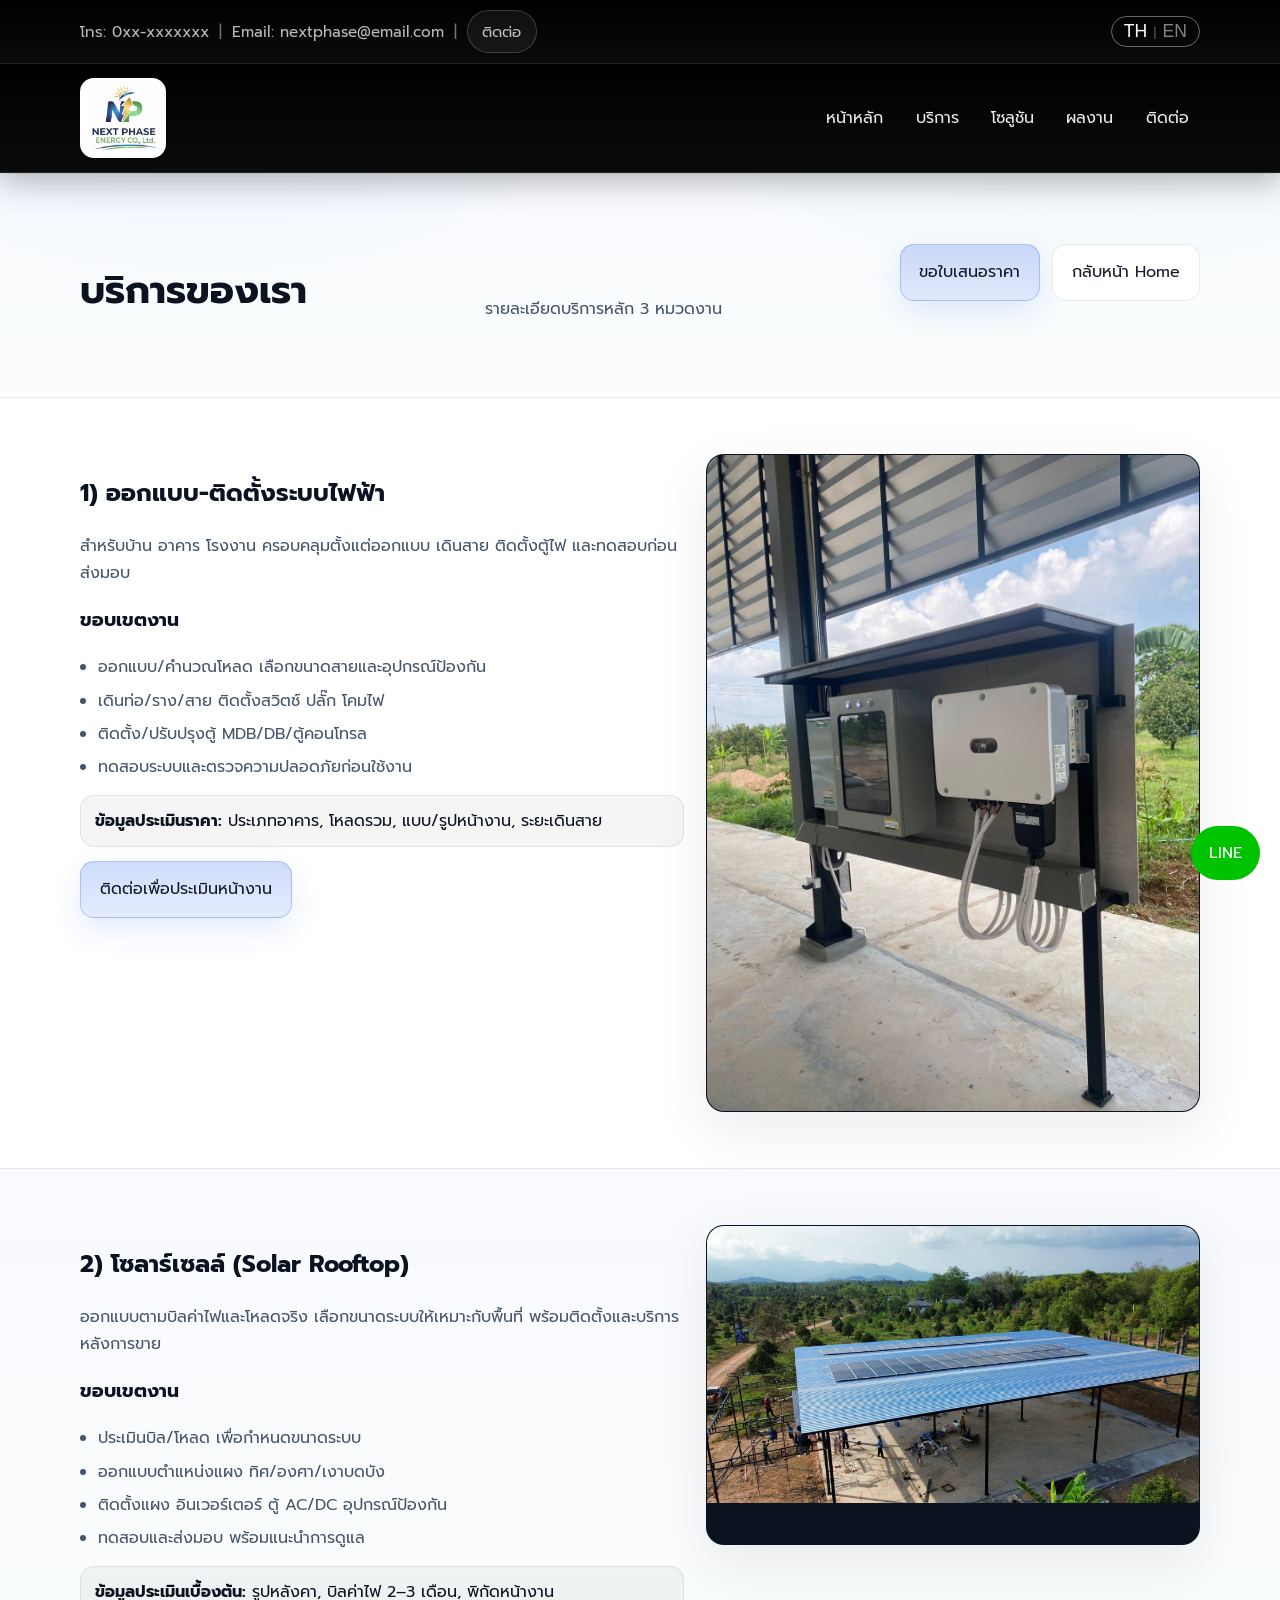
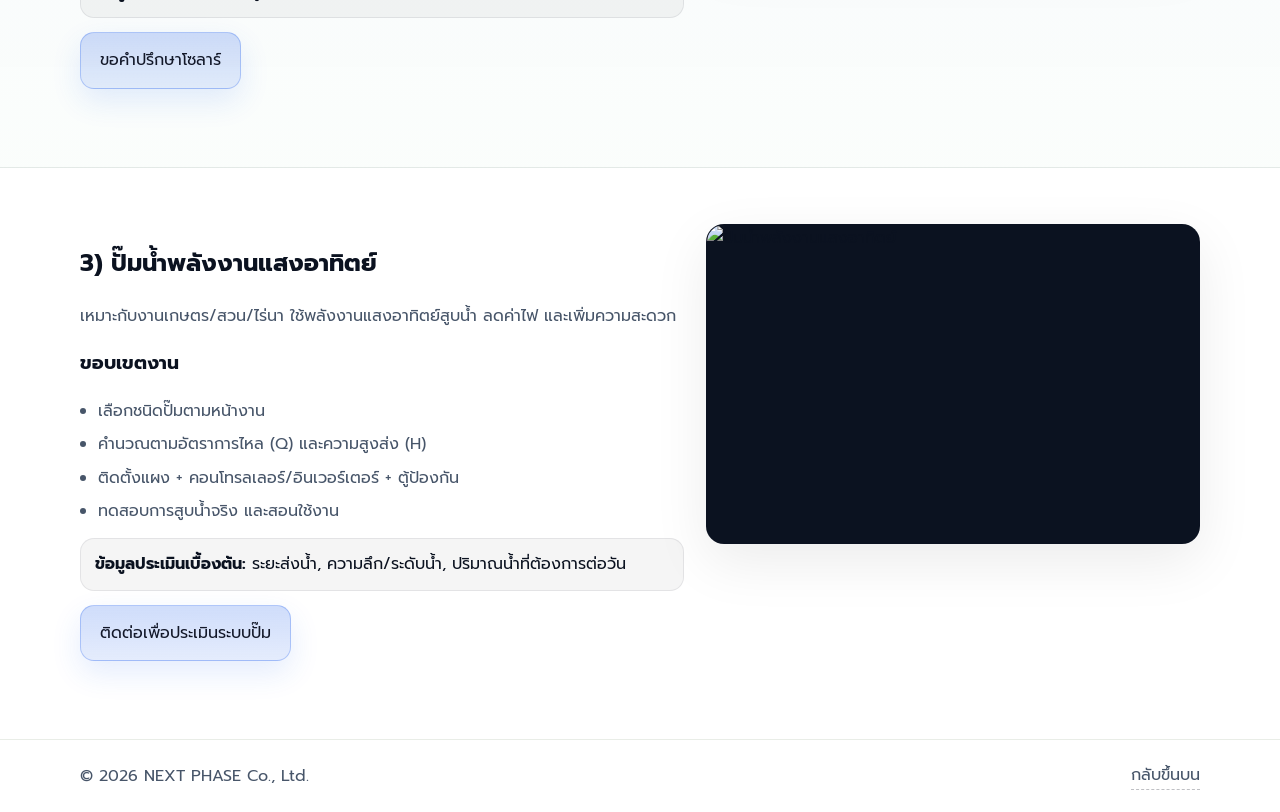
==== services.html @ 3d0b91d7 "Add files via upload" ====
<!doctype html>
<html lang="th">
<head>
  <meta charset="utf-8" />
  <meta name="viewport" content="width=device-width, initial-scale=1" />
  <title>บริการ | NEXT PHASE Co., Ltd.</title>
  <meta name="description" content="บริการออกแบบ-ติดตั้งระบบไฟฟ้า, โซลาร์เซลล์ (Solar Rooftop), ปั๊มน้ำพลังงานแสงอาทิตย์ โดย NEXT PHASE Co., Ltd." />
  <meta name="robots" content="index,follow" />
  <meta name="theme-color" content="#000000" />

  <link rel="canonical" href="https://your-domain.com/services.html" />

  <!-- Open Graph -->
  <meta property="og:title" content="บริการ | NEXT PHASE Co., Ltd." />
  <meta property="og:description" content="บริการออกแบบ-ติดตั้งระบบไฟฟ้า, โซลาร์เซลล์ และปั๊มน้ำพลังงานแสงอาทิตย์" />
  <meta property="og:type" content="website" />
  <meta property="og:url" content="https://your-domain.com/services.html" />
  <meta property="og:site_name" content="NEXT PHASE Co., Ltd." />
  <meta property="og:locale" content="th_TH" />
  <meta property="og:image" content="https://your-domain.com/img/og-services.jpg" />
  <meta property="og:image:width" content="1200" />
  <meta property="og:image:height" content="630" />

  <meta name="twitter:card" content="summary_large_image" />

  <!-- Fonts -->
  <link rel="preconnect" href="https://fonts.googleapis.com">
  <link rel="preconnect" href="https://fonts.gstatic.com" crossorigin>
  <link href="https://fonts.googleapis.com/css2?family=Prompt:wght@300;400;500;600;700&display=swap" rel="stylesheet">

  <link rel="stylesheet" href="css/style.css" />

  <!-- Structured data -->
  <script type="application/ld+json">
  {
    "@context":"https://schema.org",
    "@type":"Organization",
    "name":"NEXT PHASE Co., Ltd.",
    "email":"nextphase.npe@gmail.com",
    "url":"https://your-domain.com/",
    "logo":"https://your-domain.com/img/logo-next-phase.jpg",
    "telephone":"+66XXXXXXXXX"
  }
  </script>
</head>

<body>

  <!-- ===== TOPBAR ===== -->
  <div class="topbar">
    <div class="container topbar__inner">
      <div class="topbar__left">
        <a href="tel:+66XXXXXXXXX" data-i18n="topbar_phone">โทร: 0xx-xxxxxxx</a>
        <span class="sep">|</span>
        <a href="mailto:nextphase.npe@gmail.com" data-i18n="topbar_email">อีเมล: nextphase.npe@gmail.com</a>
        <span class="sep">|</span>
        <a class="pill" href="index.html#contact" data-i18n="nav_contact">ติดต่อ</a>
      </div>

      <div class="topbar__right">
        <button id="lang-toggle" aria-label="Switch Language" type="button">
          <span class="lang-flag active">TH</span>
          <span class="lang-sep">|</span>
          <span class="lang-flag">EN</span>
        </button>
      </div>
    </div>
  </div>

  <!-- ===== HEADER ===== -->
  <header class="header" id="top">
    <div class="container header__inner">
      <a class="brand" href="index.html" aria-label="NEXT PHASE Co., Ltd. (กลับหน้าแรก)">
        <img class="brand__logo" src="img/logo-next-phase.jpg" alt="NEXT PHASE Co., Ltd. โลโก้บริษัท">
      </a>

      <button class="burger" id="burger" aria-label="เปิดเมนู" aria-controls="nav" aria-expanded="false">
        <span></span><span></span><span></span>
      </button>

      <nav class="nav" id="nav" aria-label="เมนูหลัก">
        <a href="index.html#home" data-i18n="nav_home">Home</a>
        <a href="services.html" aria-current="page" data-i18n="nav_services">บริการ</a>
        <a href="index.html#solutions" data-i18n="nav_solutions">โซลูชัน</a>
        <a href="index.html#projects" data-i18n="nav_projects">ผลงาน</a>
        <a href="index.html#contact" data-i18n="nav_contact">ติดต่อ</a>
      </nav>
    </div>
  </header>

  <!-- ===== HERO ===== -->
  <section class="section section--alt">
    <div class="container">
      <div class="section__head">
        <h1 class="page-title" data-i18n="svc_hero_title">บริการของเรา</h1>
        <p data-i18n="svc_hero_sub2">รายละเอียดบริการหลัก 3 หมวดงาน</p>

        <div class="hero__actions" style="margin-top:14px;">
          <a class="btn" href="index.html#contact" data-i18n="svc_cta_quote">ขอใบเสนอราคา</a>
          <a class="btn btn--ghost" href="index.html" data-i18n="svc_cta_backhome">กลับหน้า Home</a>
        </div>
      </div>
    </div>
  </section>

  <!-- 1) Electrical -->
  <section class="section" id="electrical">
    <div class="container">
      <div class="split">
        <div>
          <h2 data-i18n="svc_elec_title">1) ออกแบบ-ติดตั้งระบบไฟฟ้า</h2>
          <p class="muted" data-i18n="svc_elec_desc">
            สำหรับบ้าน อาคาร โรงงาน ครอบคลุมตั้งแต่ออกแบบ เดินสาย ติดตั้งตู้ไฟ และทดสอบก่อนส่งมอบ
          </p>

          <h3 data-i18n="svc_scope">ขอบเขตงาน</h3>
          <ul class="bullets">
            <li data-i18n="svc_elec_li1">ออกแบบ/คำนวณโหลด เลือกขนาดสายและอุปกรณ์ป้องกัน</li>
            <li data-i18n="svc_elec_li2">เดินท่อ/ราง/สาย ติดตั้งสวิตช์ ปลั๊ก โคมไฟ</li>
            <li data-i18n="svc_elec_li3">ติดตั้ง/ปรับปรุงตู้ MDB/DB/ตู้คอนโทรล</li>
            <li data-i18n="svc_elec_li4">ทดสอบระบบและตรวจความปลอดภัยก่อนใช้งาน</li>
          </ul>

          <div class="note">
            <strong data-i18n="svc_priceinfo_label">ข้อมูลประเมินราคา:</strong>
            <span data-i18n="svc_elec_note">ประเภทอาคาร, โหลดรวม, แบบ/รูปหน้างาน, ระยะเดินสาย</span>
          </div>

          <div class="hero__actions" style="margin-top:14px;">
            <a class="btn" href="index.html#contact" data-i18n="svc_elec_btn">ติดต่อเพื่อประเมินหน้างาน</a>
          </div>
        </div>

        <div class="media-box">
          <img 
            src="imgforsevices/electrical.jpg" 
            alt="ติดตั้งระบบไฟฟ้า"
            class="media-box__img"
            loading="lazy"
          />
        </div>
          </div>
        </div>
      </div>
    </div>
  </section>

  <!-- 2) Solar Rooftop -->
  <section class="section section--alt" id="solar-rooftop">
    <div class="container">
      <div class="split">
        <div>
          <h2 data-i18n="svc_solar_title">2) โซลาร์เซลล์ (Solar Rooftop)</h2>
          <p class="muted" data-i18n="svc_solar_desc">
            ออกแบบตามบิลค่าไฟและโหลดจริง เลือกขนาดระบบให้เหมาะกับพื้นที่ พร้อมติดตั้งและบริการหลังการขาย
          </p>

          <h3 data-i18n="svc_scope">ขอบเขตงาน</h3>
          <ul class="bullets">
            <li data-i18n="svc_solar_li1">ประเมินบิล/โหลด เพื่อกำหนดขนาดระบบ</li>
            <li data-i18n="svc_solar_li2">ออกแบบตำแหน่งแผง ทิศ/องศา/เงาบดบัง</li>
            <li data-i18n="svc_solar_li3">ติดตั้งแผง อินเวอร์เตอร์ ตู้ AC/DC อุปกรณ์ป้องกัน</li>
            <li data-i18n="svc_solar_li4">ทดสอบและส่งมอบ พร้อมแนะนำการดูแล</li>
          </ul>

          <div class="note">
            <strong data-i18n="svc_preinfo_label">ข้อมูลประเมินเบื้องต้น:</strong>
            <span data-i18n="svc_solar_note">รูปหลังคา, บิลค่าไฟ 2–3 เดือน, พิกัดหน้างาน</span>
          </div>

          <div class="hero__actions" style="margin-top:14px;">
            <a class="btn" href="index.html#contact" data-i18n="svc_solar_btn">ขอคำปรึกษาโซลาร์</a>
          </div>
        </div>

        <div class="media-box">
          <img 
            src="imgforsevices/295518.jpg" 
            alt="โซลาร์เซลล์ Solar Rooftop"
            class="media-box__img"
            loading="lazy"
          />
        </div>
        </div>
      </div>
    </div>
  </section>

  <!-- 3) Solar Pump -->
  <section class="section" id="solar-pump">
    <div class="container">
      <div class="split">
        <div>
          <h2 data-i18n="svc_pump_title">3) ปั๊มน้ำพลังงานแสงอาทิตย์</h2>
          <p class="muted" data-i18n="svc_pump_desc">
            เหมาะกับงานเกษตร/สวน/ไร่นา ใช้พลังงานแสงอาทิตย์สูบน้ำ ลดค่าไฟ และเพิ่มความสะดวก
          </p>

          <h3 data-i18n="svc_scope">ขอบเขตงาน</h3>
          <ul class="bullets">
            <li data-i18n="svc_pump_li1">เลือกชนิดปั๊มตามหน้างาน</li>
            <li data-i18n="svc_pump_li2">คำนวณตามอัตราการไหล (Q) และความสูงส่ง (H)</li>
            <li data-i18n="svc_pump_li3">ติดตั้งแผง + คอนโทรลเลอร์/อินเวอร์เตอร์ + ตู้ป้องกัน</li>
            <li data-i18n="svc_pump_li4">ทดสอบการสูบน้ำจริง และสอนใช้งาน</li>
          </ul>

          <div class="note">
            <strong data-i18n="svc_preinfo_label">ข้อมูลประเมินเบื้องต้น:</strong>
            <span data-i18n="svc_pump_note">ระยะส่งน้ำ, ความลึก/ระดับน้ำ, ปริมาณน้ำที่ต้องการต่อวัน</span>
          </div>

          <div class="hero__actions" style="margin-top:14px;">
            <a class="btn" href="index.html#contact" data-i18n="svc_pump_btn">ติดต่อเพื่อประเมินระบบปั๊ม</a>
          </div>
        </div>

        <div class="media-box">
          <img 
            src="imgforsevices/2.jpg" 
            alt="ปั๊มน้ำพลังงานแสงอาทิตย์"
            class="media-box__img"
            loading="lazy"
          />
          </div>
          </div>
        </div>
      </div>
    </div>
  </section>

  <!-- ===== FOOTER ===== -->
  <footer class="footer">
    <div class="container footer__inner">
      <div>© <span id="year"></span> NEXT PHASE Co., Ltd.</div>
      <a class="link" href="#top" data-i18n="footer_backtop">กลับขึ้นบน</a>
    </div>
  </footer>

  <a class="fab-line" href="https://line.me/R/ti/p/waiting" target="_blank" rel="noopener noreferrer" aria-label="ติดต่อทาง Line">
    LINE
  </a>

  <!-- Scripts -->
  <script src="js/translations.js"></script>
  <script src="js/lang.js"></script>
  <script src="js/main.js"></script>
</body>
</html>
---- css/style.css ----
:root{
  --bg:#ffffff;
  --surface:#ffffff;

  --text:#0b1220;
  --muted:#475569;

  --brand:#2563eb;   /* น้ำเงิน */
  --brand2:#16a34a;  /* เขียว */

  --border:rgba(39, 80, 27, 0.1);
  --ring:rgba(37,99,235,.35);

  --shadow:0 14px 34px rgba(2,6,23,.10);
  --shadow2:0 26px 80px rgba(2,6,23,.12);

  --radius:18px;

  /* ใช้ค่านี้คุมตำแหน่ง header ใต้ topbar */
  --topbar-h: 46px;
}

/* Base */
*{ box-sizing:border-box; }
html{ scroll-behavior:smooth; }

body{
  margin:0;
  font-family:"Prompt", system-ui, -apple-system, Segoe UI, Roboto, Arial, "Noto Sans Thai", sans-serif;
  color:var(--text);
  line-height:1.65;

  background:
    radial-gradient(900px 520px at 16% 0%, rgba(37,99,235,.08), transparent 55%),
    radial-gradient(900px 520px at 84% 0%, rgba(22,163,74,.07), transparent 55%),
    var(--bg);
}

a{ color:inherit; text-decoration:none; }
img{ max-width:100%; display:block; }
::selection{ background:rgba(37,99,235,.18); }

.container{
  width:min(1120px, 92vw);
  margin-inline:auto;
}

/* ============================================
   Topbar (ดำ) - sticky ตามเลื่อน
============================================ */
.topbar{
  position: sticky;
  top: 0;
  z-index: 1000;
  background:linear-gradient(180deg, #000, #0a0a0a);
  border-bottom:1px solid rgba(255,255,255,.14);
}

.topbar__inner{
  display:flex;
  align-items:center;
  justify-content:space-between;
  gap:12px;
  padding:10px 0;
  font-size:.95rem;
  min-height: var(--topbar-h); /* ให้ความสูงนิ่ง */
}

.topbar__left{
  display:flex;
  gap:10px;
  flex-wrap:wrap;
  align-items:center;
  color:rgba(255,255,255,.72);
}
.topbar__left a{ color:rgba(255,255,255,.72); }
.topbar__left a:hover{ color:#fff; }
.sep{ opacity:.6; }

/* ถ้ามีฝั่งขวา (เช่นปุ่มภาษา) */
.topbar__right{
  display:flex;
  align-items:center;
  gap:10px;
}

.pill{
  padding:.5rem .9rem;
  border:1px solid rgba(255,255,255,.18);
  border-radius:999px;
  background:rgba(255,255,255,.06);
  color:#fff;
  transition:filter .14s ease, border-color .14s ease, transform .14s ease;
}
.pill:hover{ border-color:rgba(255,255,255,.32); filter:brightness(1.03); transform:translateY(-1px); }
.pill:active{ transform:translateY(0); }

/* ============================================
   Header (ดำ) - sticky ใต้ topbar
============================================ */
.header{
  position:sticky;
  top: var(--topbar-h);
  z-index: 900;
  background:linear-gradient(180deg, #000, #0a0a0a);
  border-bottom:1px solid rgba(255,255,255,.14);
  box-shadow:0 10px 28px rgba(0,0,0,.26);
}
.header__inner{
  display:flex;
  align-items:center;
  justify-content:space-between;
  gap:16px;
  padding:14px 0;
  position:relative;
}

.brand{ display:flex; align-items:center; gap:10px; }
.brand__logo{
  width:86px;
  height:auto;
  background:#fff;
  padding:6px;
  border-radius:14px;
}

/* Nav */
.nav{
  display:flex;
  align-items:center;
  gap:10px;
}
.nav a{
  padding:.55rem .7rem;
  border-radius:12px;
  color:rgba(255,255,255,.92);
}
.nav a:hover{ background:rgba(255,255,255,.10); }

/* Burger */
.burger{
  display:none;
  width:44px; height:44px;
  border:1px solid rgba(255,255,255,.18);
  border-radius:14px;
  background:rgba(255,255,255,.06);
  align-items:center;
  justify-content:center;
  gap:5px;
  cursor:pointer;
}
.burger span{
  display:block;
  width:18px; height:2px;
  background:#fff;
  border-radius:2px;
}

/* Hero */
.hero{
  position:relative;
  padding:74px 0 54px;
}
.hero__bg{
  position:absolute; inset:0;
  background:
    radial-gradient(720px 280px at 20% 22%, rgba(37,99,235,.10), transparent 62%),
    radial-gradient(720px 280px at 80% 22%, rgba(22,163,74,.09), transparent 62%),
    linear-gradient(180deg, rgba(2,6,23,.02), transparent 38%);
  pointer-events:none;
}
.hero__inner{ position:relative; }

.hero__badge{
  display:inline-block;
  padding:.38rem .8rem;
  border:1px solid rgba(37,99,235,.20);
  border-radius:999px;
  color:rgba(2,6,23,.72);
  background:rgba(37,99,235,.06);
  margin-bottom:12px;
}

.hero h1{
  font-size:clamp(1.9rem, 3.2vw, 2.7rem);
  line-height:1.15;
  margin:0 0 10px;
  letter-spacing:-.01em;
}
.hero p{
  max-width:76ch;
  color:rgba(2,6,23,.72);
  margin:0 0 18px;
}

/* Buttons */
.hero__actions{
  display:flex;
  gap:12px;
  flex-wrap:wrap;
  margin:18px 0 22px;
}

.btn{
  display:inline-block;
  padding:.88rem 1.18rem;
  border-radius:14px;
  border:1px solid rgba(37,99,235,.28);
  background:linear-gradient(180deg, rgba(37,99,235,.22), rgba(37,99,235,.12));
  color:rgba(2,6,23,.92);
  box-shadow:0 12px 30px rgba(37,99,235,.12);
  transition: transform .14s ease, filter .14s ease, box-shadow .14s ease;
}
.btn:hover{ filter:brightness(1.02); transform:translateY(-1px); box-shadow:0 16px 44px rgba(37,99,235,.14); }
.btn:active{ transform:translateY(0); }

.btn--ghost{
  background:#fff;
  border-color:var(--border);
  box-shadow:none;
}
.btn--ghost:hover{ border-color:rgba(37,99,235,.22); }

/* Highlights */
.hero__highlights{
  display:grid;
  grid-template-columns:repeat(3, minmax(0,1fr));
  gap:12px;
  margin-top:18px;
}

/* Sections */
.section{ padding:56px 0; }
.section--alt{
  background:linear-gradient(180deg, rgba(37,99,235,.03), rgba(22,163,74,.02));
  border-top:1px solid var(--border);
  border-bottom:1px solid var(--border);
}

.section__head{
  display:flex;
  align-items:flex-end;
  justify-content:space-between;
  gap:16px;
  flex-wrap:wrap;
  margin-bottom:18px;
}
.section__head h2{
  margin:0;
  font-size:clamp(1.35rem, 2.4vw, 1.85rem);
  padding-bottom:8px;
  position:relative;
}
.section__head h2::after{
  content:"";
  position:absolute;
  left:0; bottom:0;
  width:58px; height:3px;
  border-radius:999px;
  background:linear-gradient(90deg, rgba(37,99,235,.95), rgba(22,163,74,.90));
}
.section__head p{
  margin:0;
  color:var(--muted);
  max-width:72ch;
}

/* Grid */
.grid{ display:grid; gap:14px; }
.grid--3{ grid-template-columns:repeat(3, minmax(0,1fr)); }

/* Cards */
.card{
  background:var(--surface);
  border:1px solid var(--border);
  border-radius:var(--radius);
  padding:18px;
  box-shadow:var(--shadow);
  transition: transform .15s ease, box-shadow .15s ease, border-color .15s ease;
}
.card:hover{
  transform:translateY(-3px);
  box-shadow:var(--shadow2);
  border-color:rgba(37,99,235,.18);
}
.card h3{ margin:0 0 8px; font-weight:600; }
.card p{ margin:0 0 12px; color:rgba(2,6,23,.72); }

.bullets{
  margin:0;
  padding-left:18px;
  color:var(--muted);
}
.bullets li{ margin:7px 0; }

/* Mini blocks */
.mini{
  border:1px solid var(--border);
  border-radius:var(--radius);
  padding:14px;
  background:#fff;
  box-shadow:0 10px 24px rgba(2,6,23,.06);
}
.mini__title{ font-weight:600; margin-bottom:4px; }
.mini__text{ color:var(--muted); font-size:.95rem; }

/* Price cards */
.price{ position:relative; overflow:hidden; }
.price__tag{
  display:inline-block;
  font-size:.85rem;
  padding:.35rem .6rem;
  border:1px solid rgba(37,99,235,.18);
  border-radius:999px;
  color:rgba(2,6,23,.70);
  background:rgba(37,99,235,.06);
  margin-bottom:10px;
}
.price__list{ display:grid; gap:8px; color:var(--muted); }

.price--hot{
  border-color:rgba(22,163,74,.22);
  box-shadow:0 18px 52px rgba(22,163,74,.12);
}
.price--hot::after{
  content:"";
  position:absolute;
  inset:-90px -90px auto auto;
  width:190px; height:190px;
  background:radial-gradient(circle at 35% 35%, rgba(22,163,74,.22), transparent 60%);
  transform:rotate(20deg);
}

/* Steps */
.steps{ display:grid; gap:12px; }
.step{
  display:flex;
  gap:14px;
  align-items:flex-start;
  padding:16px;
  border:1px solid var(--border);
  border-radius:var(--radius);
  background:#fff;
  box-shadow:0 10px 24px rgba(2,6,23,.06);
}
.step__num{
  flex:0 0 auto;
  width:38px; height:38px;
  border-radius:14px;
  display:grid;
  place-items:center;
  background:rgba(37,99,235,.12);
  border:1px solid rgba(37,99,235,.18);
  font-weight:700;
  color:rgba(2,6,23,.85);
}
.step h3{ margin:0 0 4px; font-weight:600; }
.step p{ margin:0; color:rgba(2,6,23,.72); }

/* Projects thumbs */
.card--media{
  padding:0;
  overflow:hidden;
}

.thumb{
  width:100%;
  height:220px;
  object-fit:cover;
  display:block;
  border-bottom:1px solid var(--border);
  background:#e5e7eb;
}

.card__body{
  padding:16px 18px;
}

/* Contact cards */
.contact-cards{
  display:grid;
  grid-template-columns:repeat(3, minmax(0,1fr));
  gap:12px;
}
.contact-cards a{
  color:rgba(2,6,23,.86);
  text-decoration: underline;
  text-decoration-color: rgba(2,6,23,.22);
  text-underline-offset: 3px;
  text-decoration-thickness:2px;
}
.contact-cards a:hover{ text-decoration-color: rgba(37,99,235,.65); }

/* Footer */
.footer{
  padding:22px 0;
  border-top:1px solid var(--border);
  background:#ffffff;
}
.footer__inner{
  display:flex;
  align-items:center;
  justify-content:space-between;
  gap:12px;
  flex-wrap:wrap;
  color:var(--muted);
}
.link{
  color:var(--muted);
  border-bottom:1px dashed rgba(2,6,23,.25);
}
.link:hover{ color:var(--text); }

/* Floating Line CTA */
.fab-line {
  position: fixed;
  right: 20px;
  bottom: 20px;
  background: #00c300;
  color: #fff;
  padding: 14px 18px;
  border-radius: 999px;
  text-decoration: none;
  z-index: 9999;
  cursor: grab;
  user-select: none;
}
.fab-line:hover{ transform:translateY(-1px); filter:brightness(1.02); }
.fab-line:active{ transform:translateY(0); }

/* Utilities / A11y */
.muted{ color:var(--muted); }

a:focus-visible,
button:focus-visible{
  outline:3px solid var(--ring);
  outline-offset:3px;
  border-radius:12px;
}

/* ปรับ scroll-margin-top ให้สัมพันธ์กับ topbar+header (46 + ประมาณ 68) */
section, footer{ scroll-margin-top: 120px; }

/* ============================================
   Responsive
============================================ */
@media (max-width: 980px){
  .burger{ display:flex; }

  /* Mobile nav dropdown (white) */
  .nav{
    position:absolute;
    right:4vw;
    top:calc(100% + 10px);
    width:min(340px, 92vw);
    display:none;

    flex-direction:column;
    align-items:stretch;
    gap:6px;

    padding:10px;
    border-radius:18px;
    background:#fff;
    border:1px solid var(--border);
    box-shadow:var(--shadow);

    max-height: calc(100vh - 140px);
    overflow:auto;

    transform: translateY(-6px);
    opacity:0;
    transition: opacity .14s ease, transform .14s ease;
  }
  .nav.is-open{ display:flex; opacity:1; transform: translateY(0); }
  .nav a{ padding:.72rem .85rem; color:var(--text); }
  .nav a:hover{ background:rgba(2,6,23,.06); }

  .grid--3{ grid-template-columns:1fr; }
  .hero__highlights{ grid-template-columns:1fr; }
  .contact-cards{ grid-template-columns:1fr; }

  .brand__logo{ width:148px; }
}

/* มือถือเล็ก: แก้ปัญหา TH/EN บัง email โดยทำ topbar เป็น 2 แถว */
@media (max-width: 520px){
  .topbar__inner{
    flex-direction: column;
    align-items: stretch;
    gap: 8px;
    padding: 10px 0;
  }

  .topbar__left{
    gap: 8px;
  }

  .topbar__right{
    justify-content: flex-end;
  }

  /* ถ้า email ยาว ให้ขึ้นบรรทัดใหม่ */
  .topbar__left a[href^="mailto:"]{
    flex-basis: 100%;
  }
}

/* Reduced motion */
@media (prefers-reduced-motion: reduce){
  html{ scroll-behavior:auto; }
  .btn, .nav, .card, .fab-line{ transition:none !important; }
}

/* =========================
   Home Slider
========================= */
.home-slider{
  position:relative;
  padding:0;
}

.slider{
  position:relative;
  height: clamp(420px, 60vh, 620px);
  overflow:hidden;
  background:#0b1220;
}

.slider__track{
  height:100%;
  display:flex;
  transition: transform 600ms ease;
  will-change: transform;
}

.slider__slide{
  position:relative;
  flex:0 0 100%;
  height:100%;
}

.slider__img{
  width:100%;
  height:100%;
  object-fit:cover;
  display:block;
  transform: scale(1.02);
}

.slider__overlay{
  position:absolute;
  inset:0;
  background:
    linear-gradient(90deg, rgba(2,6,23,.78) 0%, rgba(2,6,23,.35) 50%, rgba(2,6,23,.05) 100%),
    linear-gradient(180deg, rgba(0,0,0,.25), rgba(0,0,0,.08));
}

.slider__content{
  position:absolute;
  inset:0;
  display:flex;
  flex-direction:column;
  justify-content:flex-end;
  padding: 54px 0;
  color:#fff;
}

.slider__badge{
  display:inline-block;
  width:max-content;
  padding:.38rem .75rem;
  border-radius:999px;
  border:1px solid rgba(255,255,255,.22);
  background:rgba(255,255,255,.08);
  margin-bottom:10px;
}

.slider__content h1,
.slider__content h2{
  margin:0 0 10px;
  line-height:1.15;
  letter-spacing:-.01em;
  font-size:clamp(1.7rem, 3.3vw, 2.6rem);
  max-width:22ch;
}

.slider__content p{
  margin:0 0 16px;
  color:rgba(255,255,255,.82);
  max-width:70ch;
}

.slider__actions{
  display:flex;
  gap:12px;
  flex-wrap:wrap;
}

/* ให้ปุ่มบนสไลด์เข้ากับพื้นเข้ม */
.home-slider .btn{
  color:#fff;
  background:linear-gradient(180deg, rgba(37,99,235,.55), rgba(37,99,235,.25));
  border-color:rgba(255,255,255,.14);
  box-shadow:0 18px 55px rgba(0,0,0,.28);
}
.home-slider .btn--ghost{
  background:rgba(255,255,255,.10);
  border-color:rgba(255,255,255,.18);
}

/* arrows */
.slider__btn{
  position:absolute;
  top:50%;
  transform:translateY(-50%);
  width:44px;
  height:44px;
  border-radius:14px;
  border:1px solid rgba(255,255,255,.22);
  background:rgba(0,0,0,.25);
  color:#fff;
  font-size:28px;
  line-height:1;
  display:grid;
  place-items:center;
  cursor:pointer;
  z-index:3;
  transition: filter .14s ease, transform .14s ease;
}
.slider__btn:hover{ filter:brightness(1.08); }
.slider__btn:active{ transform:translateY(-50%) scale(.98); }
.slider__btn--prev{ left:14px; }
.slider__btn--next{ right:14px; }

/* dots */
.slider__dots{
  position:absolute;
  left:0; right:0;
  bottom:14px;
  display:flex;
  justify-content:center;
  gap:8px;
  z-index:3;
  padding:0 16px;
}
.slider__dot{
  width:9px;
  height:9px;
  border-radius:999px;
  border:1px solid rgba(255,255,255,.35);
  background:rgba(255,255,255,.18);
  cursor:pointer;
}
.slider__dot.is-active{
  width:26px;
  background:rgba(255,255,255,.78);
  border-color:rgba(255,255,255,.85);
}

/* swipe cursor hint */
.slider{ touch-action: pan-y; }

@media (max-width: 980px){
  .slider__btn{ display:none; } /* มือถือใช้ swipe เป็นหลัก */
  .slider__content{ padding: 38px 0; }
  .slider__content h1,
  .slider__content h2{ max-width: 26ch; }
}

.page-title{
  margin:0;
  font-size: clamp(1.8rem, 3vw, 2.4rem);
}

.split{
  display:grid;
  grid-template-columns: 1.1fr .9fr;
  gap: 22px;
  align-items:start;
}

.media-box{
  border:1px solid rgba(15, 23, 42, .10);
  border-radius:18px;
  background: #0b1220;
  overflow:hidden;
  min-height: 320px;
  box-shadow: 0 18px 55px rgba(0,0,0,.08);
}

.media-box__placeholder{
  height:100%;
  min-height: 320px;
  display:grid;
  place-items:center;
  color: rgba(255,255,255,.75);
  background:
    radial-gradient(900px 350px at 30% 30%, rgba(56,189,248,.25), transparent 60%),
    radial-gradient(900px 350px at 70% 70%, rgba(34,197,94,.18), transparent 60%),
    linear-gradient(180deg, rgba(255,255,255,.06), rgba(255,255,255,.02));
}

.note{
  margin-top: 14px;
  padding: 12px 14px;
  border-radius: 14px;
  background: rgba(2, 6, 23, .04);
  border: 1px solid rgba(15, 23, 42, .08);
}

@media (max-width: 980px){
  .split{ grid-template-columns: 1fr; }
  .media-box, .media-box__placeholder{ min-height: 220px; }
}

body.is-locked{ overflow:hidden; }

/* ============================================
   Language Toggle Button (แก้: ไม่ fixed แล้ว)
============================================ */
.lang-toggle-wrap {
  display: flex;
  align-items: center;
  /* เอา margin-left เดิมไว้ได้ แต่ไม่จำเป็นเสมอ */
  margin-left: 0;
}

#lang-toggle {
  background: transparent;
  border: 1.5px solid rgba(255, 255, 255, 0.4);
  border-radius: 20px;
  padding: 4px 12px;
  cursor: pointer;
  display: inline-flex;
  align-items: center;
  gap: 6px;
  transition: border-color 0.2s, background 0.2s;
  font-size: 0.95rem;
  color: #fff;
  white-space: nowrap;
}

#lang-toggle:hover {
  border-color: #fff;
  background: rgba(255, 255, 255, 0.1);
}

.lang-flag {
  font-size: 1.1rem;
  opacity: 0.5;
  transition: opacity 0.2s;
}
.lang-flag.active { opacity: 1; }

.lang-sep {
  color: rgba(255, 255, 255, 0.4);
  font-size: 0.8rem;
}

.fab-line {
  position: fixed;
  right: 20px;
  bottom: 20px;
  background: #00c300;
  color: #fff;
  padding: 14px 18px;
  border-radius: 999px;
  text-decoration: none;
  z-index: 9999;
  cursor: grab;
  user-select: none;
  -webkit-user-select: none;
  touch-action: none;
}

.fab-line.is-dragging {
  cursor: grabbing;
}
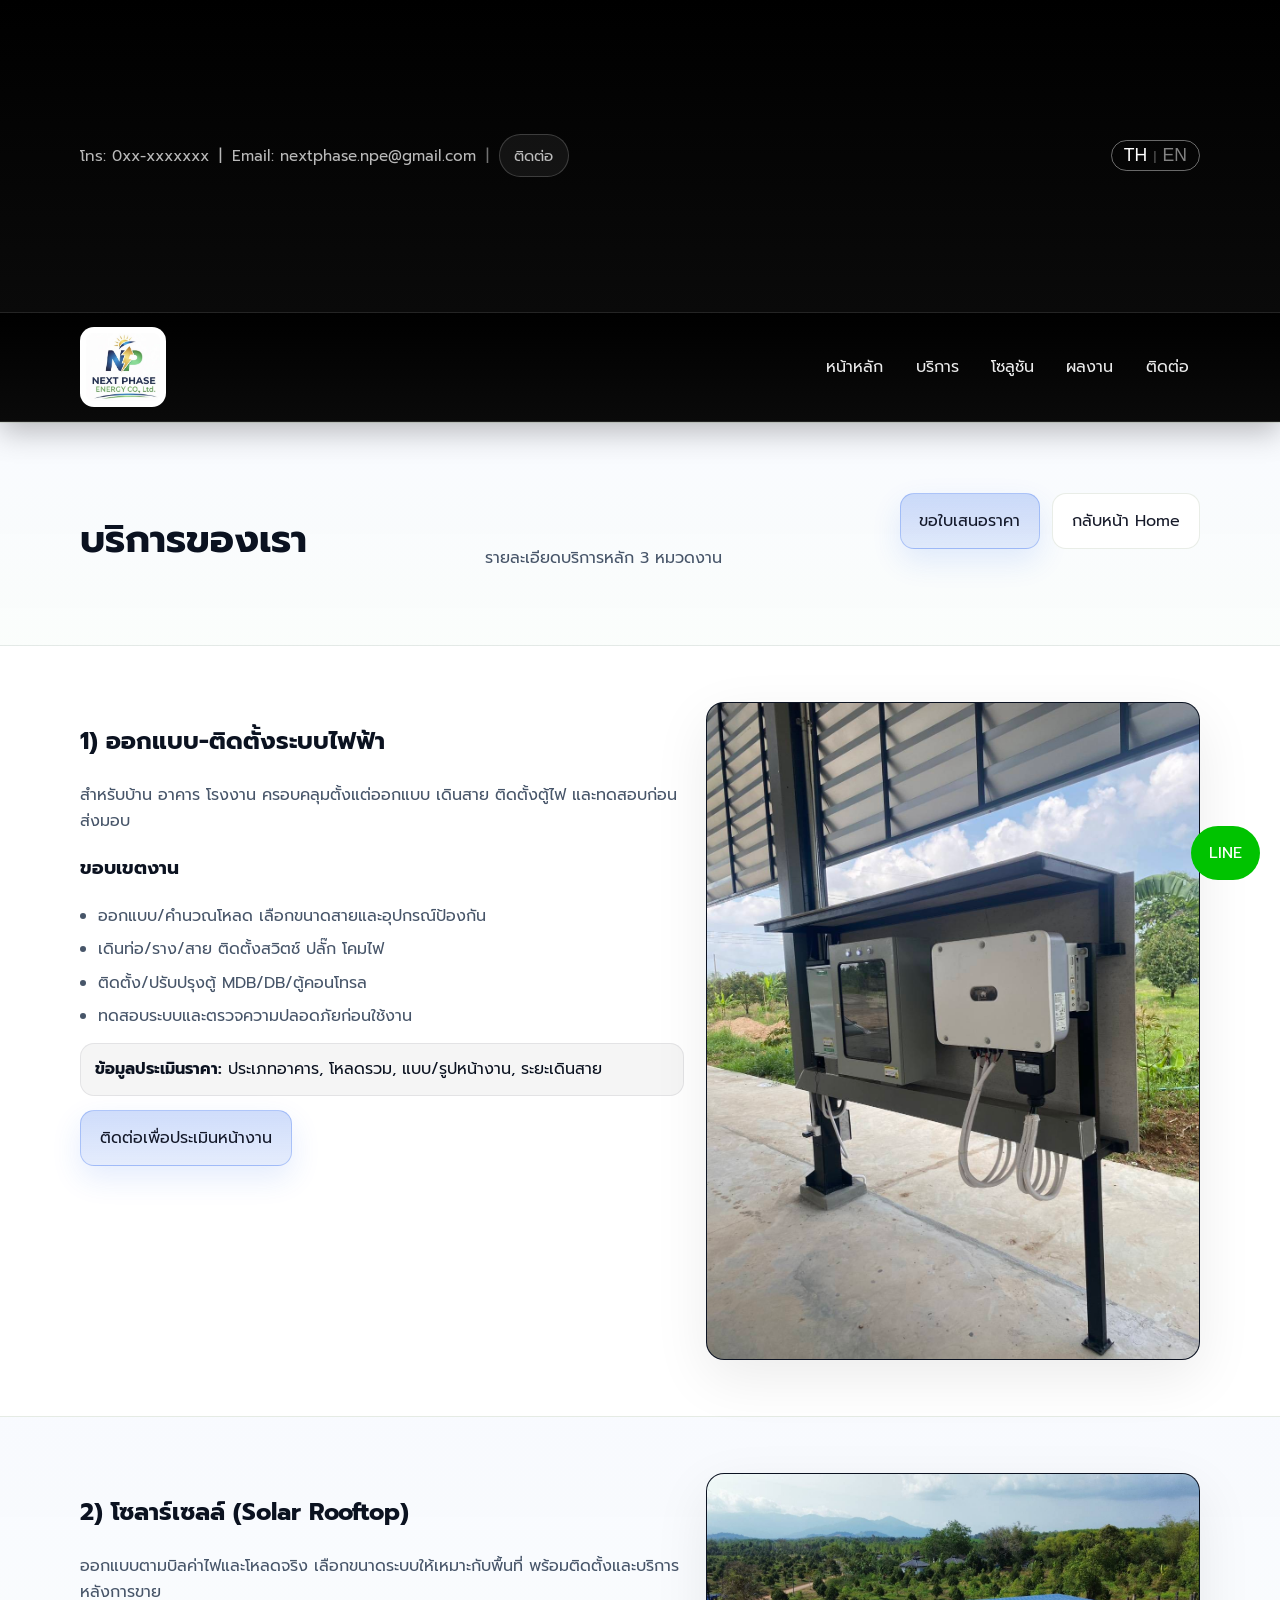
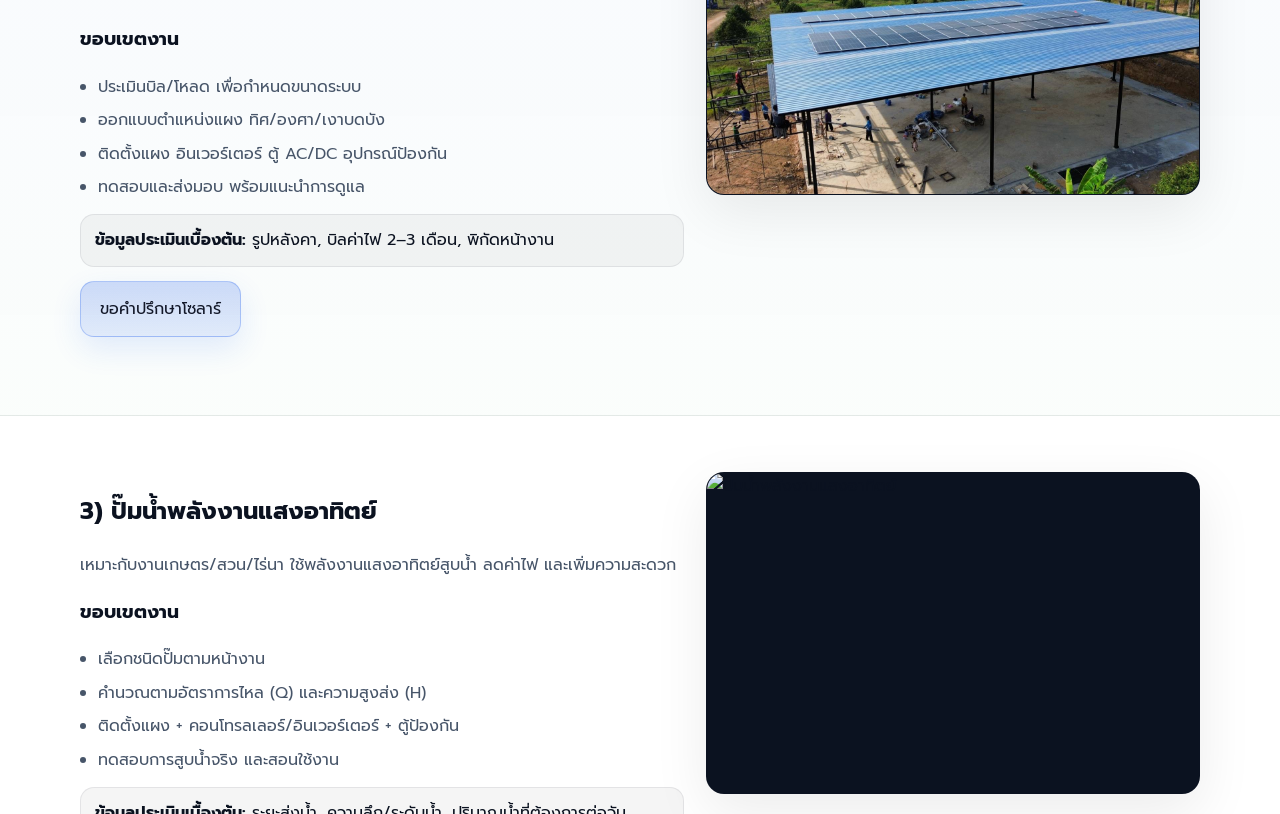
==== commit cbc49770: "Add files via upload" ====
--- a/services.html
+++ b/services.html
@@ -51,7 +51,7 @@
     <div class="container topbar__inner">
       <div class="topbar__left">
         <a href="tel:+66XXXXXXXXX" data-i18n="topbar_phone">โทร: 0xx-xxxxxxx</a>
-        <span class="sep">|</span>
+        <span class="s  ep">|</span>
         <a href="mailto:nextphase.npe@gmail.com" data-i18n="topbar_email">อีเมล: nextphase.npe@gmail.com</a>
         <span class="sep">|</span>
         <a class="pill" href="index.html#contact" data-i18n="nav_contact">ติดต่อ</a>
--- a/css/style.css
+++ b/css/style.css
@@ -16,8 +16,7 @@
 
   --radius:18px;
 
-  /* ใช้ค่านี้คุมตำแหน่ง header ใต้ topbar */
-  --topbar-h: 46px;
+  
 }
 
 /* Base */
@@ -776,4 +775,11 @@
 
 .fab-line.is-dragging {
   cursor: grabbing;
+}
+.media-box__img {
+  width: 100%;
+  height: 100%;
+  min-height: 320px;
+  object-fit: cover;
+  display: block;
 }
